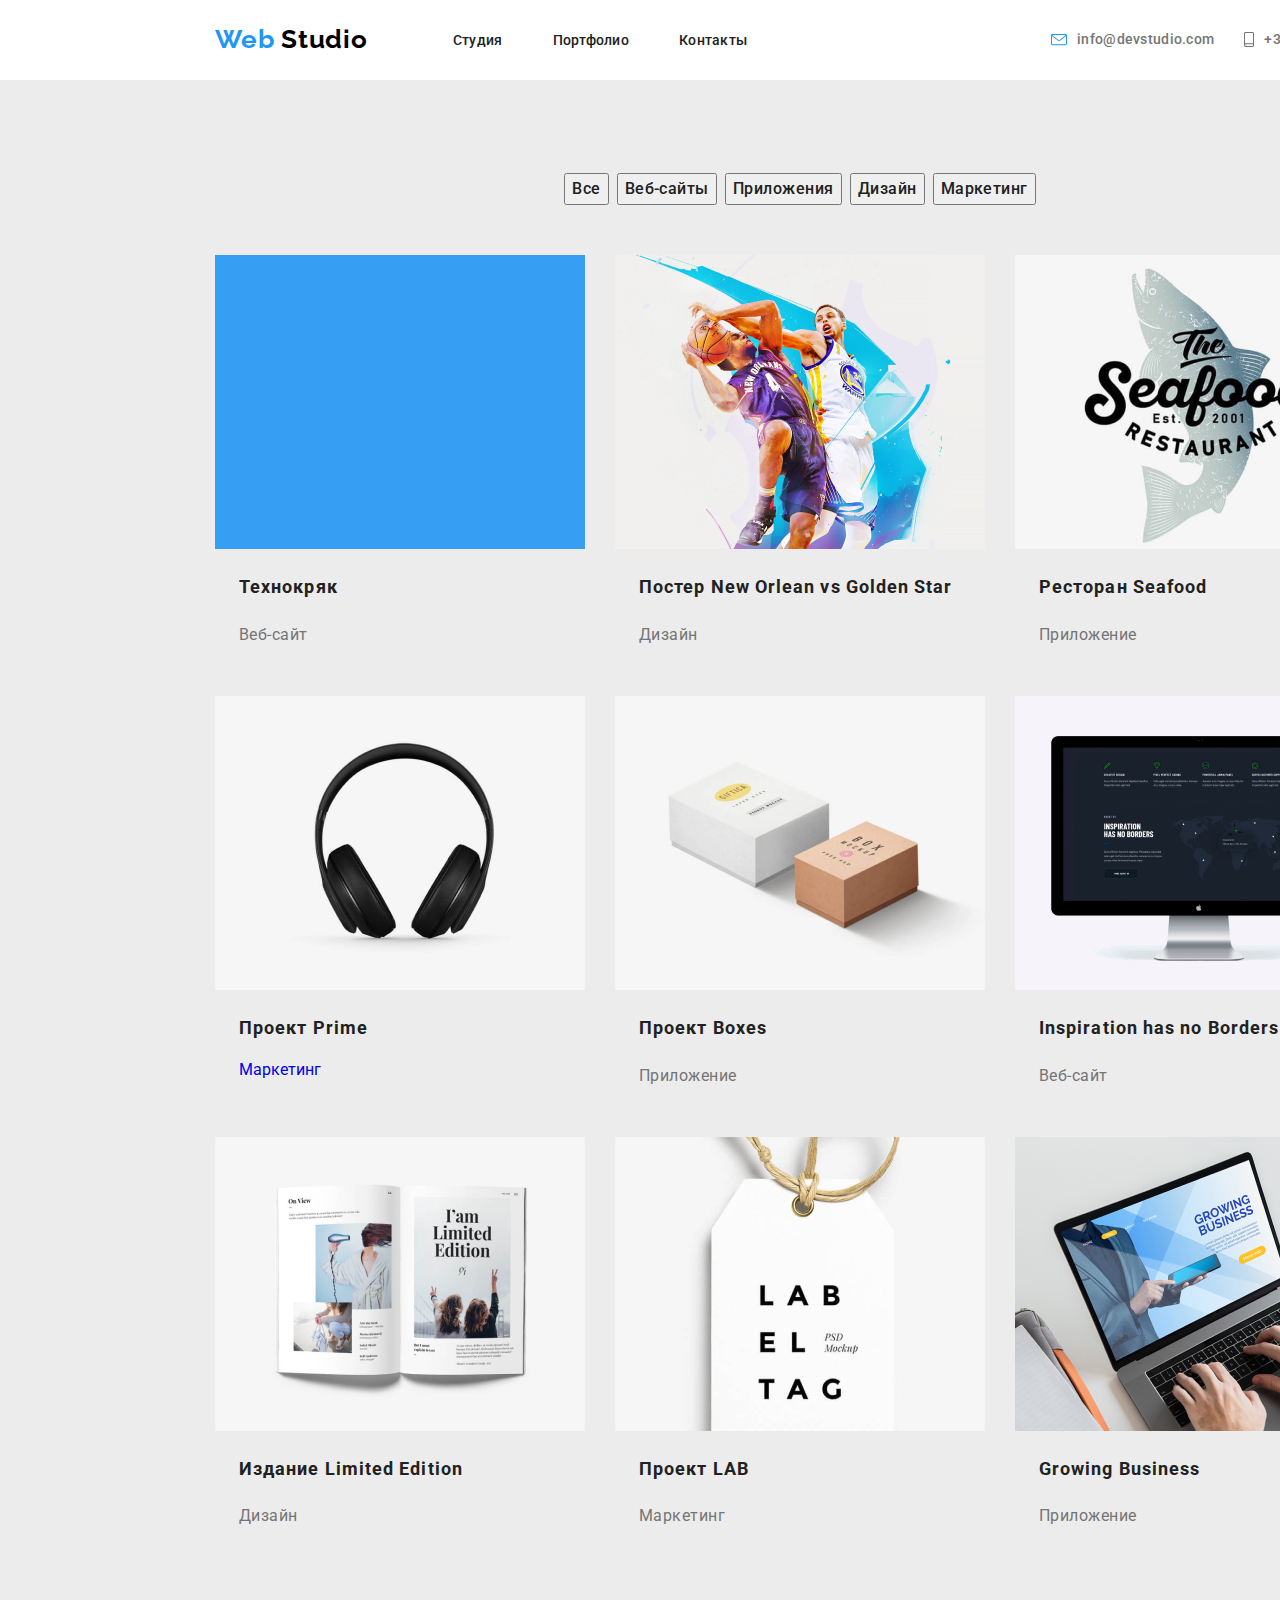
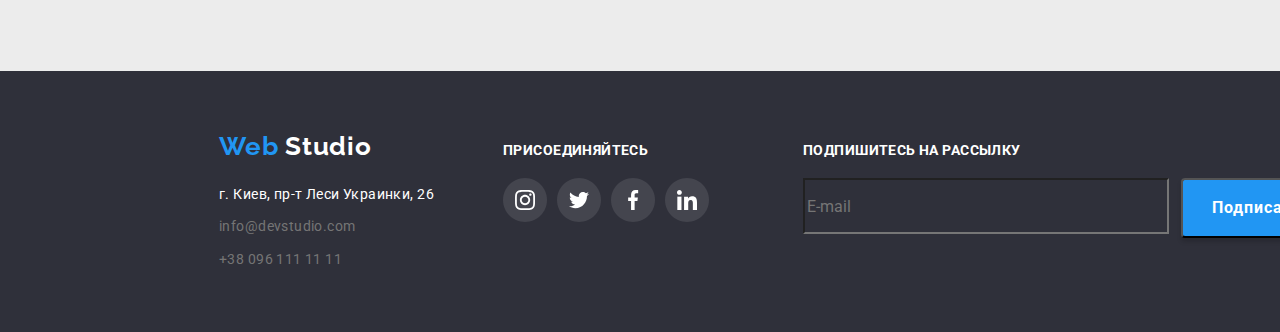
==== portfolio.html @ a8899229 "исправлена разметка отступов и добавлены контейнеры в heder, footer, портфолио" ====
<!DOCTYPE html>
<html lang="ru">
  <head>
    <meta charset="UTF-8" />
    <meta name="viewport" content="width=device-width, initial-scale=1.0" />
    <title>Portfolio</title>
    <link rel="stylesheet" href="./style.css">
    <link rel="stylesheet" href="./Normalize.css">
    <link href="https://fonts.googleapis.com/css2?family=Roboto:wght@400;500;700;900&display=swap" rel="stylesheet">
    <link href="https://fonts.googleapis.com/css2?family=Raleway:wght@700&display=swap" rel="stylesheet">
  </head>
  <body>
    <div class="wrapper">
    <!-- Оглавление --> 
      <header class="header">
        <div class="header-section">
          <nav class="navigation-address">
            <a class="logo-header link" href="./index.html"
            ><span class="word-blue">Web</span
            > <span class="word-black">Studio</span></a
            >
          <ul class="nav-menu">
            <li class="nav-menu-item">
              <a class="nav-menu-link link" href="./index.html">Студия</a>
            </li>
            <li class="nav-menu-item">
              <a class="nav-menu-link link" href="./portfolio.html">Портфолио</a>
            </li>
            <li class="nav-menu-item">
              <a class="nav-menu-link link" href="#">Контакты</a>
            </li>
          </ul>
        <address class="address-header">
          <img class="img-icon" src="./img/1hero/envelope(hover).svg" alt="конверт" />
          <a class="header-mail link" href="mailto:info@devstudio.com"
          >info@devstudio.com</a
          >
          <img class="img-icon" src="./img/1hero/smartphone.svg" alt="смартфон" />
          <a class="header-tel link" href="tel:+380961111111"
          >+38 096 111 11 11</a
          >
        </address>
        </nav>
      </div>
      </header>
    <!-- Главный блок -->
    <main class="main-portfolio">
      <nav class="filter">
        <ul class="filter-list list">
          <li class="filter-list-item">
            <button class="filter-list-button">Все</button>
          </li>
          <li class="filter-list-item">
            <button class="filter-list-button">Веб-сайты</button>
          </li>
          <li class="filter-list-item">
            <button class="filter-list-button">Приложения</button>
          </li>
          <li class="filter-list-item">
            <button class="filter-list-button">Дизайн</button>
          </li>
          <li class="filter-list-item">
            <button class="filter-list-button">Маркетинг</button>
          </li>
        </ul>
      </nav>
      <ul class="main-list-portfolio list section">
        <li class="list-item">
          <a class="item link" href="#">
          <img class="item-img" src="./img/Portfolio/01.png" alt="синий квадрат">
          <div class="main-list-item">
            <h2 class="main-list-header">Технокряк</h2>
            <p class="main-list-description">Веб-сайт</p>
            <p hidden class="tehnokrjak">
              Технокряк это современная площадка распространения коронавируса.
              Компании используют эту платформу для цифрового шпионажа и атак на
              защищённые сервера конкурентов.
            </p>
          </div>
          </a>
        </li>
        <li class="list-item">
          <a class="item link" href="#">
          <img class="item-img" src="./img/Portfolio/img1.png" alt="Постер Новый Орлеан и Золотая Звезда">
          <div class="main-list-item">
          <h2 class="main-list-header">Постер New Orlean vs Golden Star</h2>
          <p class="main-list-description">Дизайн</p>
        </div>
          </a>
        </li>
        <li class="list-item">
          <a class="item link" href="#">
          <img class="item-img" src="./img/Portfolio/img2.png" alt="Ресторан Морская еда">
          <div class="main-list-item">
          <h2 class="main-list-header">Ресторан Seafood</h2>
          <p class="main-list-description">Приложение</p>
          </div>
          </a>
        </li>
        <li class="list-item">
          <a class="item link" href="#">
          <img class="item-img" src="./img/Portfolio/img3.png" alt="Проэкт Прайм">
          <div class="main-list-item">
          <h2 class="main-list-header">Проект Prime</h2>
          <p>Маркетинг</p>
          </div>
         </a>
        </li>
        <li class="list-item">
          <a class="item link" href="#">
          <img class="item-img" src="./img/Portfolio/img4.png" alt="Проэкт Боксез">
          <div class="main-list-item">
          <h2 class="main-list-header">Проект Boxes</h2>
          <p class="main-list-description">Приложение</p>
          </div>
         </a>
        </li>
        <li class="list-item">
          <a class="item link" href="#">
          <img class="item-img" src="./img/Portfolio/img5.png" alt="Вдохновение не имеет границ">
          <div class="main-list-item">
          <h2 class="main-list-header">Inspiration has no Borders</h2>
          <p class="main-list-description">Веб-сайт</p>
          </div>
         </a>
        </li>
        <li class="list-item">
          <a class="item link" href="#">
          <img class="item-img" src="./img/Portfolio/img6.png" alt="Издание Лимитед Эдишн">
          <div class="main-list-item">
          <h2 class="main-list-header">Издание Limited Edition</h2>
          <p class="main-list-description">Дизайн</p>
          </div>
         </a>
        </li>
        <li class="list-item">
          <a class="item link" href="#">
          <img class="item-img" src="./img/Portfolio/img7.png" alt="Проэкт Лаб">
          <div class="main-list-item">
          <h2 class="main-list-header">Проект LAB</h2>
          <p class="main-list-description">Маркетинг</p>
          </div>
         </a>
        </li>
        <li class="list-item">
          <a class="item link" href="#">         
          <img class="item-img" src="./img/Portfolio/img8.png" alt="Растущий Бизнесс">
          <div class="main-list-item">
          <h2 class="main-list-header">Growing Business</h2>
          <p class="main-list-description">Приложение</p>
          </div>
         </a>
        </li>
      </ul>
    </main>
        <!-- Подвал -->
        <footer class="footer">
          <div class="footer-section">
          <div>
            <a class="logo-footer link" href="./index.html"
              ><span class="word-blue">Web</span
              > <span class="word-white">Studio</span></a
            >
            <address>
              <ul class="address-footer">
                <li><a
                  class="footer-map link"
                  href="https://goo.gl/maps/sK2XC8ctWBCpQ46D7"
                  >г. Киев, пр-т Леси Украинки, 26</a
                ></li>
                <li><a class="footer-mail link" href="mailto:info@devstudio.com"
                  >info@devstudio.com</a
                ></li>
                <li><a class="footer-tel link" href="tel:+380961111111"
                  >+38 096 111 11 11</a
                ></li>
              </ul>
            </address>
          </div>
          <div>
            <b class="join-in">присоединяйтесь</b>
            <ul class="social-networks">
              <li class="footer-social-networks">
                <a href="https://www.instagram.com/" aria-label="иконка интстаграм"
                  ><img
                    src="./img/4Our_team/logosocialresourses/instagramwhite.svg"
                    alt="иконка интстаграм"
                /></a>
              </li>
              <li class="footer-social-networks">
                <a href="https://twitter.com/" aria-label="иконка твитер"
                  ><img
                    src="./img/4Our_team/logosocialresourses/twitterwhite.svg"
                    alt="иконка твитер"
                /></a>
              </li>
              <li class="footer-social-networks">
                <a href="https://www.facebook.com/" aria-label="иконка фейсбук"
                  ><img
                    src="./img/4Our_team/logosocialresourses/facebookwhite.svg"
                    alt="иконка фейсбук"
                /></a>
              </li>
              <li class="footer-social-networks">
                <a href="https://www.linkedin.com/" aria-label="иконка линкедин"
                  ><img
                    src="./img/4Our_team/logosocialresourses/linkedinwhite.svg"
                    alt="иконка линкедин"
                /></a>
              </li>
            </ul>
          </div>
          <div>
            <b class="subscribe-text">Подпишитесь на рассылку</b>
            <ul  class="subscribe">
              <li><input class="inputtext" placeholder="E-mail" type="email"></li>
              <li><button class="modal-button-footer"><span class="marginrigth">Подписаться</span><img src="./img/icon.svg" alt="иконка конверта"></button></li>
            </ul>        
          </div>
        </div>
        </footer>
      </div>
  </body>
</html>
---- style.css ----
.wrapper {
    width: 1600px;
    background-color: #FFFFFF;
    font-family: 'Roboto', sans-serif;
    margin: 0 auto; 
}

.section {
    width: 1170px;
    margin: auto;
}

ul {
    list-style: none;
    padding: 0;
    margin: 0;
    display: flex;
    justify-content: center;  
}

h3,
p {
    margin-top: 0;
}

img {
    display: block;
}

/* Шапка */

.header-section {
    width: 1170px;
    margin: auto;
}

.logo-header {
    margin-right: 85px;
    padding: 24px 0px 25px 0px;
    font-family: Raleway;
    font-style: normal;
    font-weight: bold;
    font-size: 26px;
    line-height: 1.19;
    letter-spacing: 0.03em;
}

.word-blue {
    color: #2196F3;;
}

.word-black {
    color: #000000;
}

.navigation-address {
    display: flex;
    align-items: center;
}

.nav-menu {
    display: flex;
    margin-right: auto;
}

.nav-menu-item:not(:last-child) {
    margin-right: 50px;
}

.nav-menu-link {
    padding: 32px 0px 32px 0px; 
}

.address-header {
    display: flex;
    align-items: center;
    font-family: 'Roboto', sans-serif;
    font-style: normal;
}

.header-mail {
    margin-right: 30px;
    padding: 32px 0px 32px 0px;    
}

.header-tel {
    padding: 32px 0px 32px 0px;    
}

.img-icon:not(:last-child) {
    margin-right: 10px;
}

.nav-menu-link,
.header-mail,
.header-tel {
    font-weight: 500;
    font-size: 14px;
    line-height: 1.14;
    letter-spacing: 0.02em;
    color: #212121;
}

.nav-menu-link:hover,
.nav-menu-link:focus {
    color: #2196F3;
}

.link {
    text-decoration: none;
}

.header-mail,
.header-tel {
    color: #757575;
}

.header-mail:hover,
.header-mail:focus,
.header-tel:hover,
.header-tel:focus {

    color:#2196F3;
}

/* Главная  */

/* HERO секция */

.hero-section {
    padding: 200px 0px 200px 0px;
    text-align: center;
    /* временный фон */
    background-image: url(./img/1hero/img\ overlay.png);
}

.main-header {
    margin-top: 0;
    margin-bottom: 30px;
    font-weight: 900;
    font-size: 44px;
    line-height: 1.36;
    letter-spacing: 0.06em;
    text-transform: uppercase;
    color: #FFFFFF;
    }

.modal-button {
    padding: 10px 32px 10px 32px;
    font-weight: bold;
    font-size: 16px;
    line-height: 1.87;
    letter-spacing: 0.06em;
    color: #FFFFFF;
    background: #2196F3;
    box-shadow: 0px 4px 4px rgba(0, 0, 0, 0.15);
    border-radius: 4px;
}

/* Секции */

/* Cекция "Особенности" */

.section-features {
    justify-content: center;
    background-color: #ECECEC;
    padding: 94px 0px 47px 0px;
}

.items-features {
    width: 270px;
    margin-right: 30px;
}

.items-features:last-child {
    margin-right: 0px;
}

.features-list-img {
    margin-bottom: 30px;
}

.features-list-headers {
    margin-bottom: 10px;
    font-weight: bold;
    font-size: 14px;
    line-height: 1.14;
    letter-spacing: 0.03em;
    text-transform: uppercase;
    color: #212121;
}

.features-description {
    margin-bottom: 0;
}

/* Секция "Чем мы занимаемся" */

.section-work {
    background-color: #ECECEC;
    padding: 47px 0px 94px 0px;
}

.items-work:not(:last-child) {
    margin-right: 30px;
}


/* Секция "Наша команда" */

.section-our-team {
    padding: 94px 0px;
    background-color: rgba(245, 244, 250, 1);
}

.items-our{
    background-color: rgba(255, 255, 255, 1);
    box-shadow: 0px 2px 1px rgba(0, 0, 0, 0.2), 0px 1px 1px rgba(0, 0, 0, 0.14), 0px 1px 3px rgba(0, 0, 0, 0.12);
    border-radius: 0px 0px 4px 4px;
}

.items-our:not(:last-child) {
    margin-right: 30px;
}

.img-team-member {
    margin-bottom: 30px;
}

.team-member {
    display: flex;
    justify-content: center;
    margin-bottom: 24px;
}

.name {
    text-align: center;
    font-weight: 500;
    font-size: 16px;
    line-height: 1.18;
    letter-spacing: 0.03em;
    color: #212121;
}

.occupation-description {
    text-align: center;
    font-weight: normal;
    font-size: 16px;
    line-height: 1.18;
    letter-spacing: 0.03em;
    color: #757575;
}

/* Постоянные клиенты */

.sections-customers {
    padding: 94px 0px;
}

.items-customer:not(:last-child) {
    margin-right: 30px;    
}


/* Для шрифтов в "Особености" и footer mail и tel */
.features-description,
.footer-mail,
.footer-tel {
    font-weight: normal;
    font-size: 14px;
    line-height: 1.71;
    letter-spacing: 0.03em;
    color: #757575;
}

/* Для шрифтов h2 */

.chapter {
    text-align: center;
    margin-top: 0;
    margin-bottom: 50px;
    font-weight: bold;
    font-size: 36px;
    line-height: 1.16;
    letter-spacing: 0.03em;
    color: #212121;
}

/* Для текста в "Чем мы занимаемся" */
.work-description {
    margin: 0;
    padding: 27px 0px;
    text-align: center;
    font-weight: bold;
    font-size: 14px;
    line-height: 1.14;
    letter-spacing: 0.03em;
    text-transform: uppercase;
    /* color: #FFFFFF; */
}

/* Подвал */

.footer {

    padding: 60px 0px;
    background-color: #2F303A;
}

.footer-section {
    display: flex;
    align-items: baseline;
    justify-content: center;
    width: 1170px;
    margin: auto;
}

.logo-footer {
    display: block;
    margin-bottom: 20px;
    font-family: Raleway;
    font-style: normal;
    font-weight: bold;
    font-size: 26px;
    line-height: 1.19;
    letter-spacing: 0.03em;
}

.address-footer {
    display: block;
    margin-right: 69px;
    font-family: 'Roboto', sans-serif;
    font-style: normal;
}

.footer-map,
.footer-mail {
    display: block;
    margin-bottom: 9px;
}

.footer-map {
    font-weight: normal;
    font-size: 14px;
    line-height: 24px;
    letter-spacing: 0.03em;
    color: #FFFFFF;
}

.word-white {
    color: #FFFFFF;
}

.join-in {
    display: block;
    margin-bottom: 20px;
    font-weight: bold;
    font-size: 14px;
    line-height: 16px;
    letter-spacing: 0.03em;
    text-transform: uppercase;
    color: #FFFFFF;
}

.social-networks {
    display: flex;
    margin-right: 94px;
}

.footer-social-networks:not(:last-child) {
    margin-right: 10px;
}

/* временный блок, заготовка*/
.subscribe {
    display: flex;
}

.subscribe-text {
    display: block;
    margin-bottom: 20px;
    font-family: Roboto;
    font-style: normal;
    font-weight: bold;
    font-size: 14px;
    line-height: 16px;
    letter-spacing: 0.03em;
    text-transform: uppercase;
    color: #FFFFFF;
}

.inputtext {
    width: 358px;
    height: 50px;
    margin-right: 12px;
    background-color: #2F303A;;
}

.modal-button-footer {
    display: inline-flex;
    width: 200px;
    padding: 13px 13px 13px 29px;
    font-weight: bold;
    font-size: 16px;
    line-height: 1.87;
    letter-spacing: 0.06em;
    color: #FFFFFF;
    background: #2196F3;
    box-shadow: 0px 4px 4px rgba(0, 0, 0, 0.15);
    border-radius: 4px;
}

.marginrigth {
    margin-right: 10px;
}

/* Портфолио */

/* Кнопки фильтра портфолио */

.filter {
    margin-bottom: 50px;
}

.filter-list-item:not(:last-child) {
    margin-right: 8px;
}

.filter-list-button {
    font-weight: 500;
    font-size: 16px;
    line-height: 1.62;
    letter-spacing: 0.03em;
    color: #212121;
}

.filter-list-button:hover,
.filter-list-button:focus {
    background-color: #2196F3;
    color: #FFFFFF;
}

.portfolio-container {
    margin: auto;
}

.main-portfolio {
    background-color: #ECECEC;
    padding: 93px 0px 94px 0px;
}

.main-list-portfolio {
    flex-wrap: wrap;
}

.list-item {
    margin-right: 30px;
    margin-bottom: 30px;
}

.list-item:nth-child(3n) {
    margin-right: 0;
}

.main-list-item {
    padding-left: 24px;
}

.main-list-header {
    font-weight: bold;
    font-size: 18px;
    line-height: 2.00;
    letter-spacing: 0.06em;
    color: #212121;
}

.main-list-description {
    font-weight: normal;
    font-size: 16px;
    line-height: 1.87;
    letter-spacing: 0.03em;
    color: rgba(117, 117, 117, 1);
}

.item-img {
    margin-bottom: 20px;
}
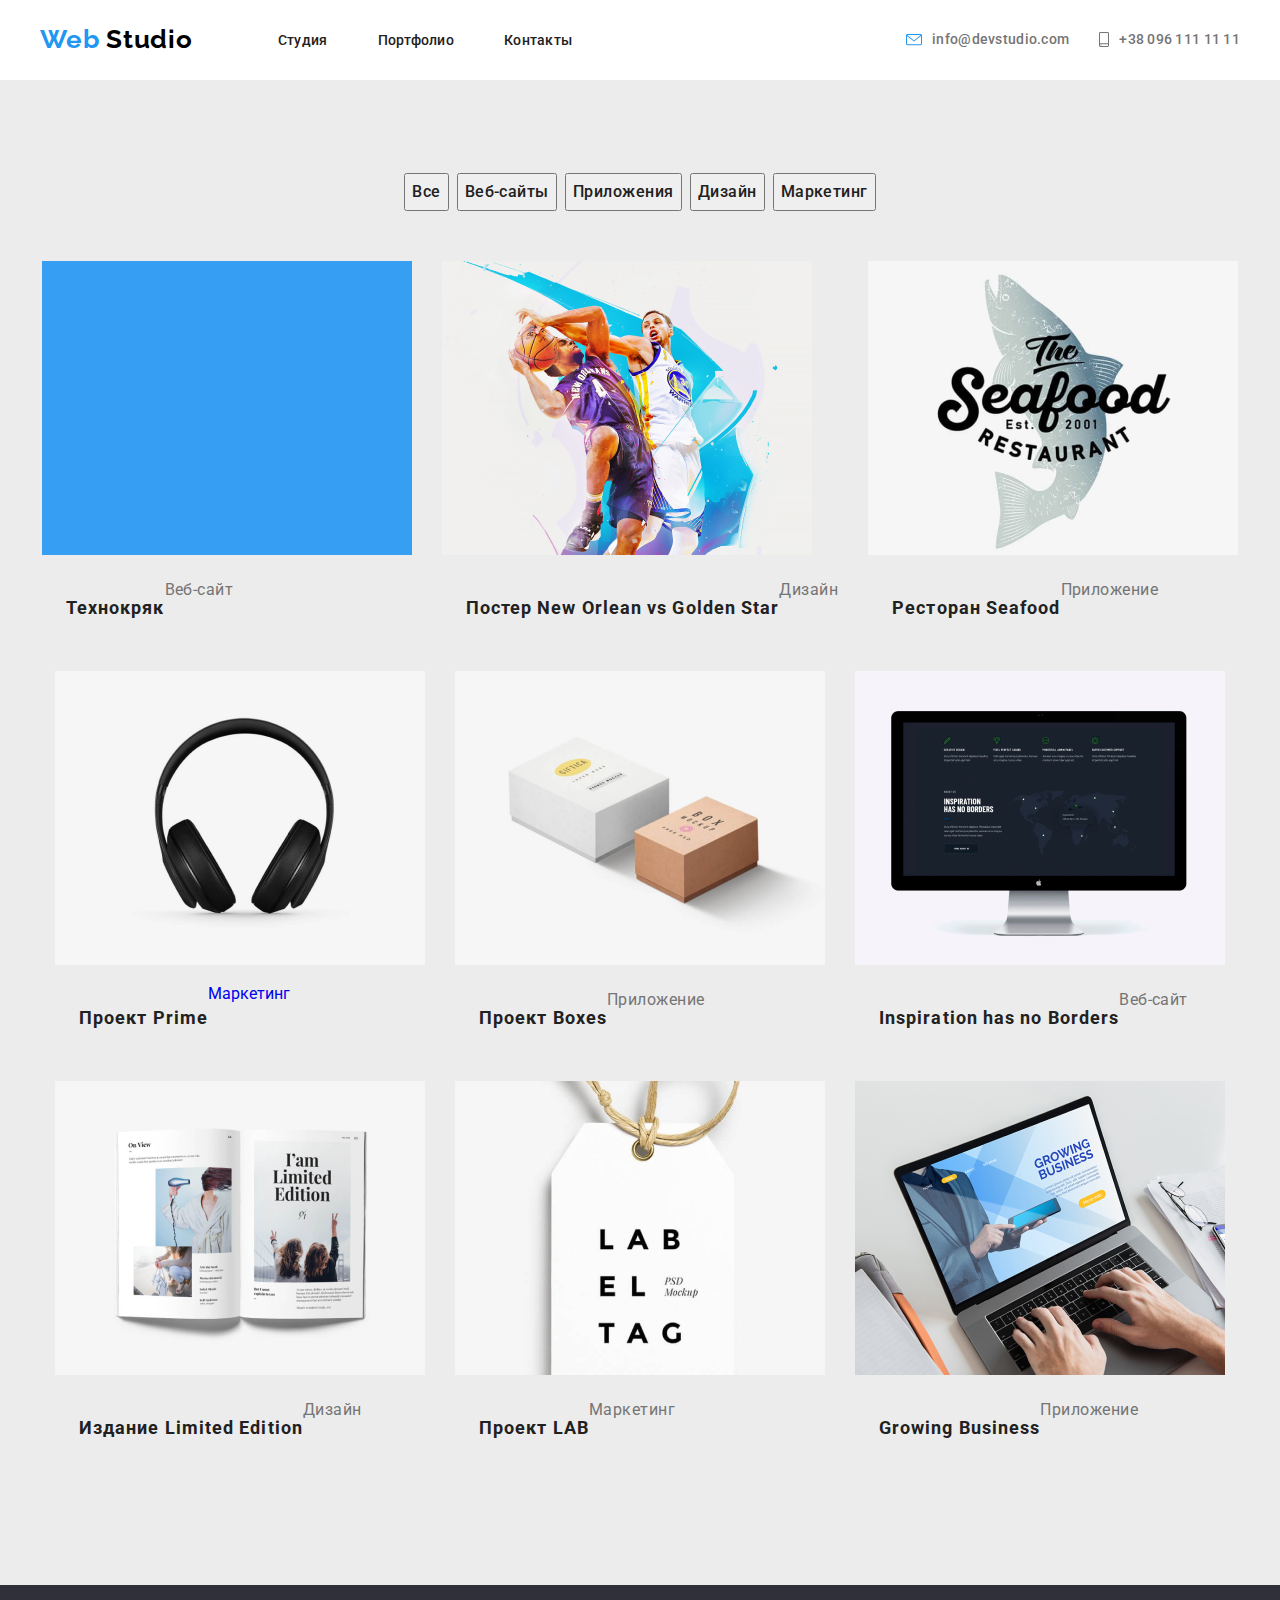
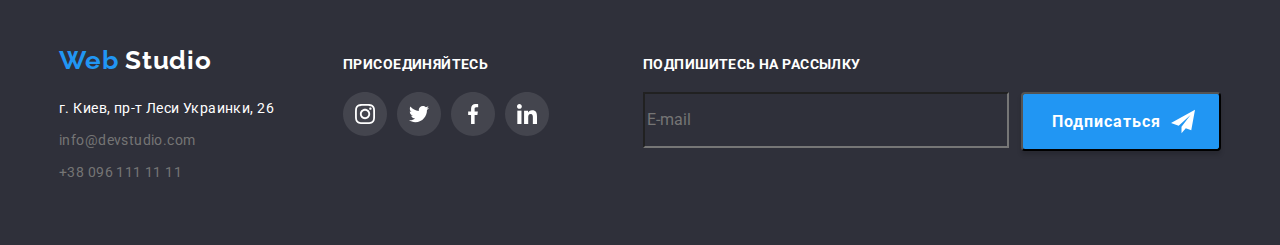
==== commit 24552752: "изменено: для wrapper - width на  max-width/ высота кнопки портфолио на 38пкс/  padding(l,r) контейн" ====
--- a/portfolio.html
+++ b/portfolio.html
@@ -45,6 +45,7 @@
       </header>
     <!-- Главный блок -->
     <main class="main-portfolio">
+      <div class="section">
       <nav class="filter">
         <ul class="filter-list list">
           <li class="filter-list-item">
@@ -64,7 +65,7 @@
           </li>
         </ul>
       </nav>
-      <ul class="main-list-portfolio list section">
+      <ul class="main-list-portfolio list">
         <li class="list-item">
           <a class="item link" href="#">
           <img class="item-img" src="./img/Portfolio/01.png" alt="синий квадрат">
@@ -152,6 +153,7 @@
          </a>
         </li>
       </ul>
+    </div>
     </main>
         <!-- Подвал -->
         <footer class="footer">
--- a/style.css
+++ b/style.css
@@ -1,14 +1,17 @@
 
 .wrapper {
-    width: 1600px;
+    max-width: 1600px;
     background-color: #FFFFFF;
     font-family: 'Roboto', sans-serif;
     margin: 0 auto; 
 }
 
 .section {
-    width: 1170px;
-    margin: auto;
+    width: 1200px;
+    padding-left: 15px;
+    padding-right: 15px;
+    margin-left: auto;
+    margin-right: auto;
 }
 
 ul {
@@ -31,8 +34,11 @@
 /* Шапка */
 
 .header-section {
-    width: 1170px;
-    margin: auto;
+    width: 1200px;
+    padding-left: 15px;
+    padding-right: 15px;
+    margin-left: auto;
+    margin-right: auto;
 }
 
 .logo-header {
@@ -312,8 +318,9 @@
     display: flex;
     align-items: baseline;
     justify-content: center;
-    width: 1170px;
-    margin: auto;
+    width: 1200px;
+    margin-right: auto;
+    margin-left: auto;
 }
 
 .logo-footer {
@@ -428,6 +435,7 @@
 }
 
 .filter-list-button {
+    height: 38px;
     font-weight: 500;
     font-size: 16px;
     line-height: 1.62;
@@ -464,6 +472,7 @@
 }
 
 .main-list-item {
+    display: flex;
     padding-left: 24px;
 }
 
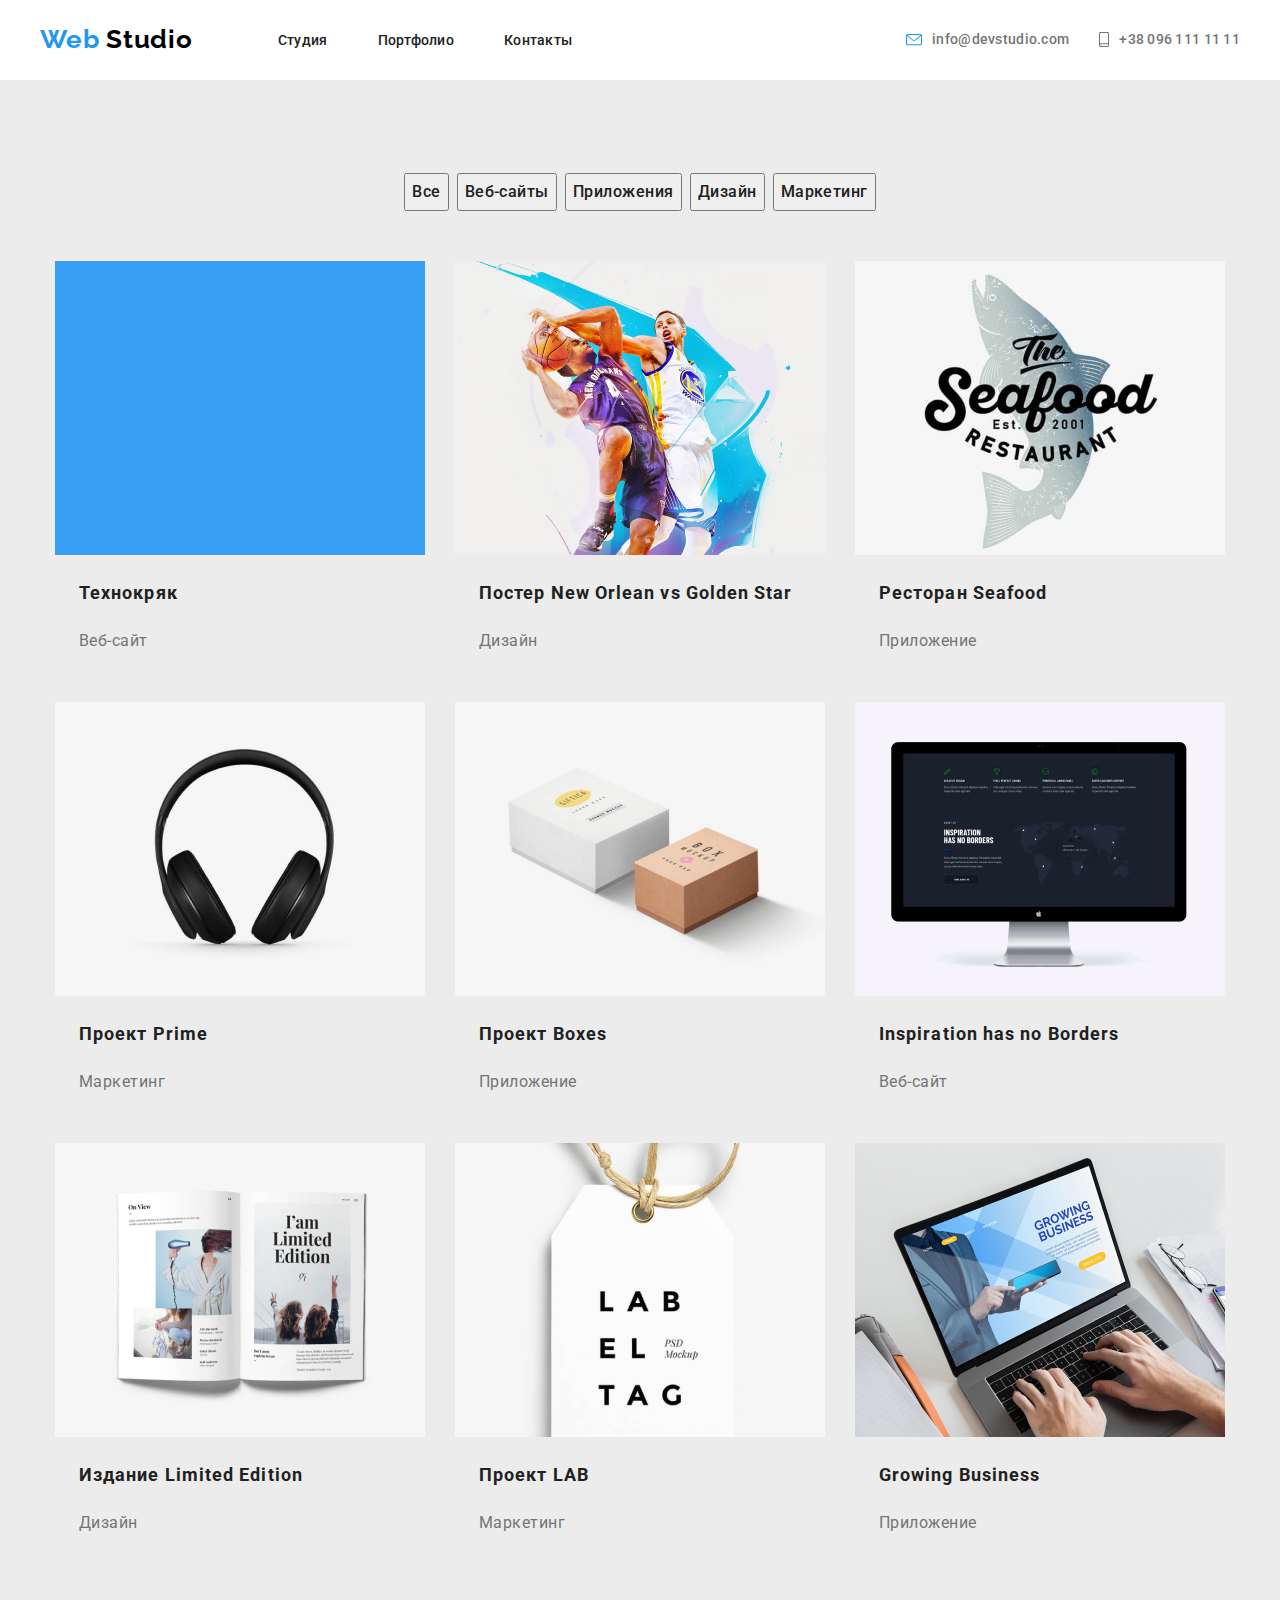
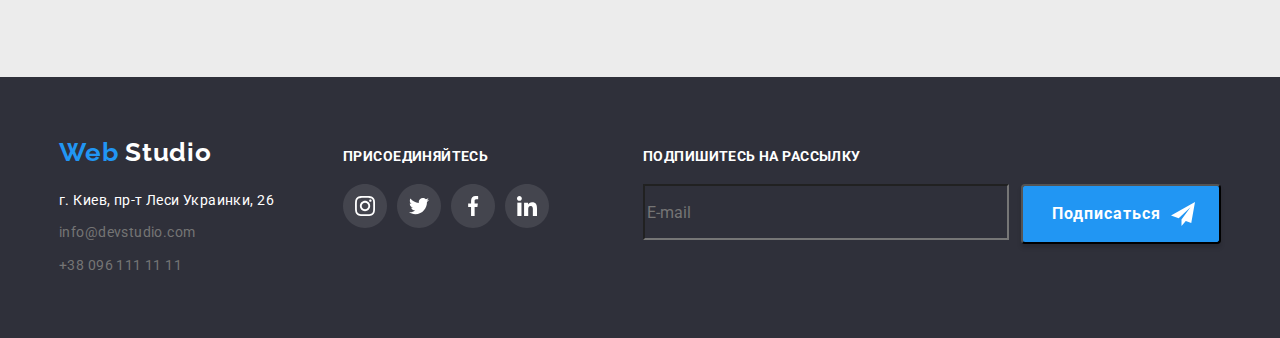
==== commit a91194bc: "исправлено - в портфолио цвет текста по макету и позиционирование текста" ====
--- a/portfolio.html
+++ b/portfolio.html
@@ -103,7 +103,7 @@
           <img class="item-img" src="./img/Portfolio/img3.png" alt="Проэкт Прайм">
           <div class="main-list-item">
           <h2 class="main-list-header">Проект Prime</h2>
-          <p>Маркетинг</p>
+          <p class="main-list-description">Маркетинг</p>
           </div>
          </a>
         </li>
--- a/style.css
+++ b/style.css
@@ -472,7 +472,6 @@
 }
 
 .main-list-item {
-    display: flex;
     padding-left: 24px;
 }
 
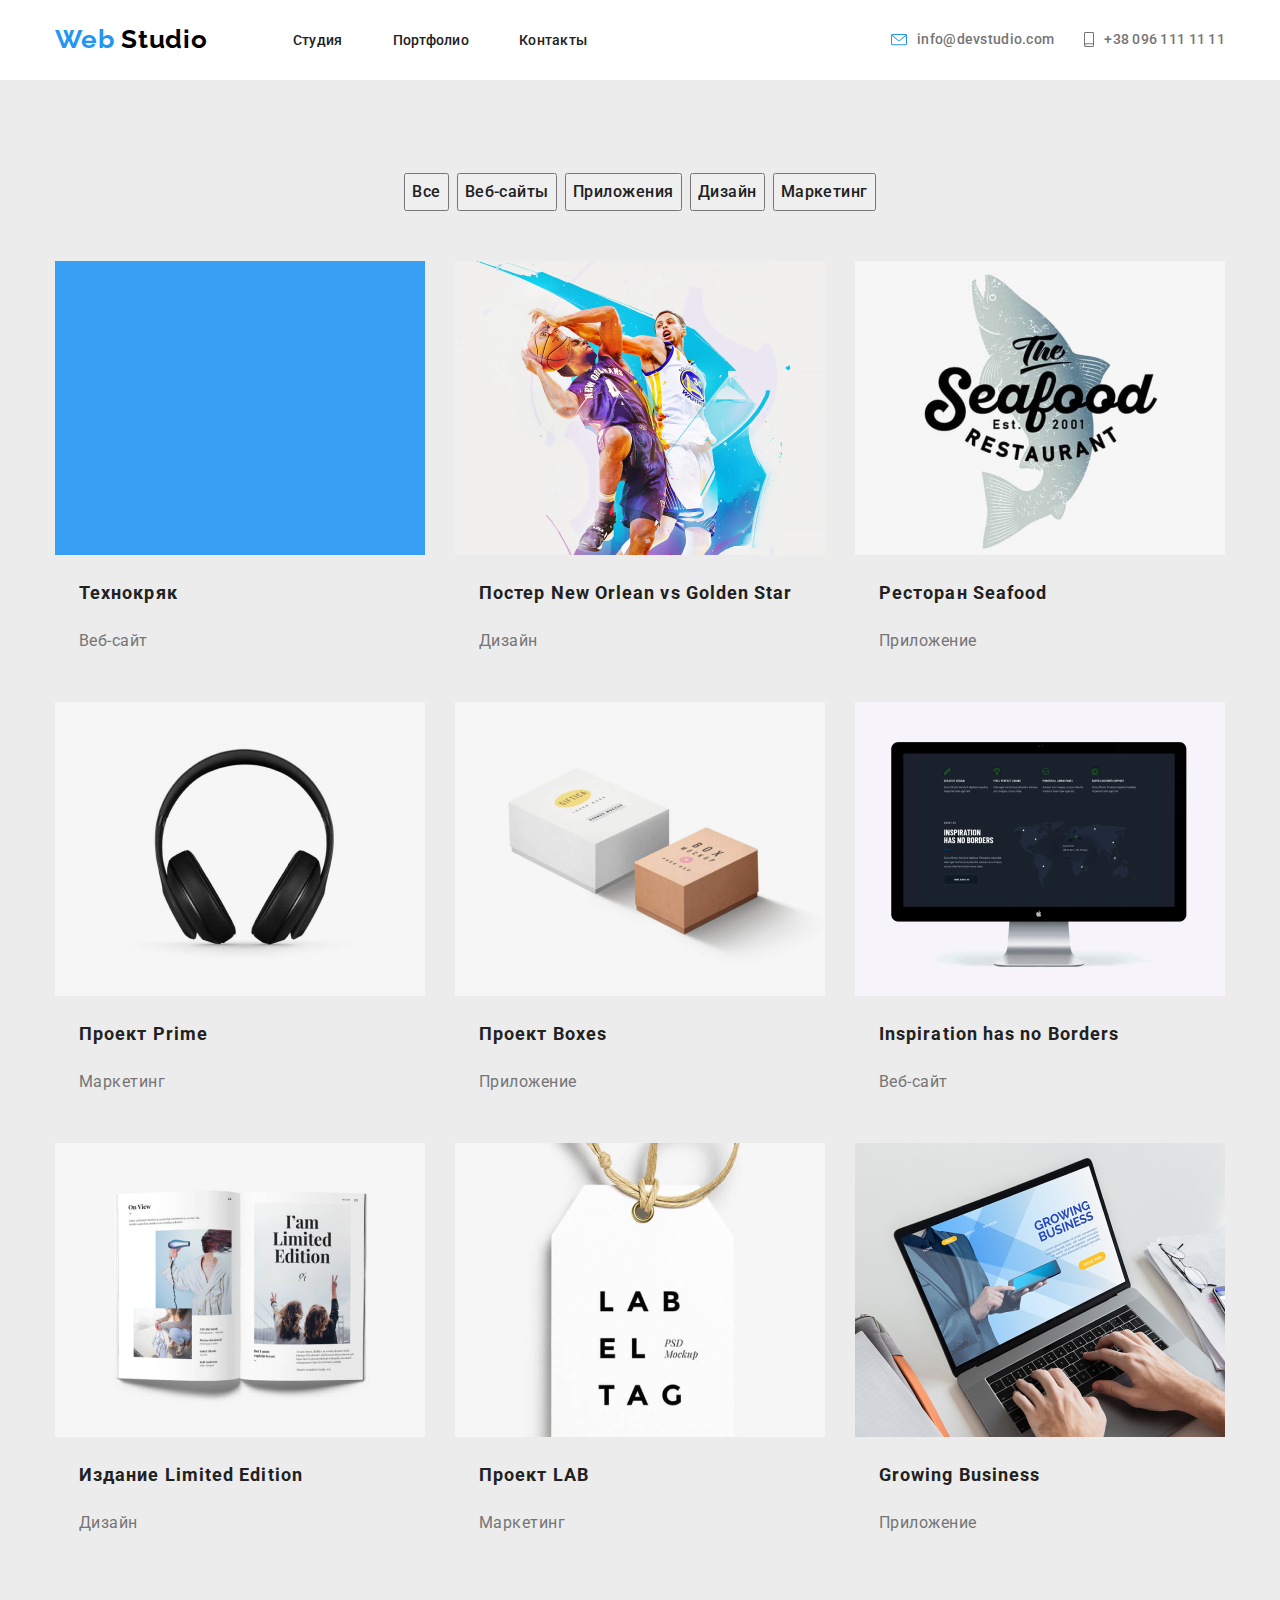
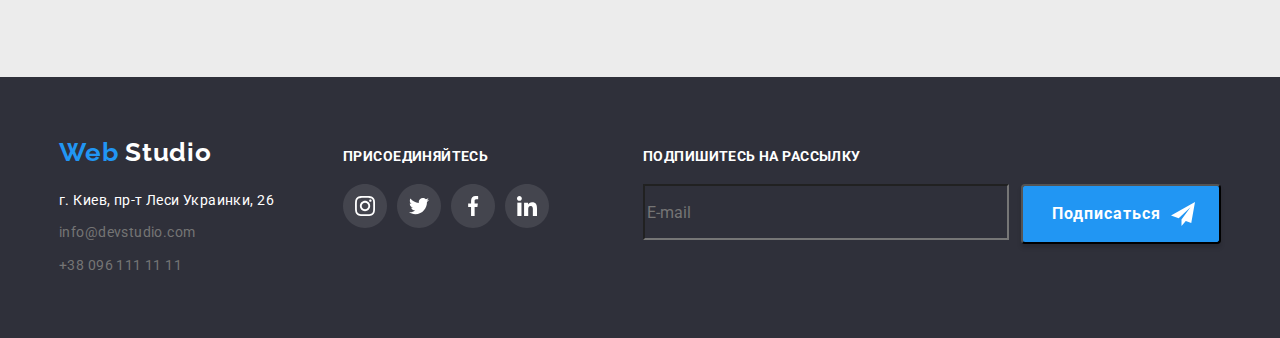
==== commit 8cbdb775: "добавлены паддинги п о15 пкс лево-право в navigation-address, для соответствия с макетом" ====
--- a/portfolio.html
+++ b/portfolio.html
@@ -45,7 +45,7 @@
       </header>
     <!-- Главный блок -->
     <main class="main-portfolio">
-      <div class="section">
+      <div class="main-section">
       <nav class="filter">
         <ul class="filter-list list">
           <li class="filter-list-item">
--- a/style.css
+++ b/style.css
@@ -19,7 +19,7 @@
     padding: 0;
     margin: 0;
     display: flex;
-    justify-content: center;  
+    justify-content: center;
 }
 
 h3,
@@ -63,11 +63,14 @@
 .navigation-address {
     display: flex;
     align-items: center;
+    padding-left: 15px;
+    padding-right: 15px;
 }
 
 .nav-menu {
     display: flex;
     margin-right: auto;
+    justify-content: center;
 }
 
 .nav-menu-item:not(:last-child) {
@@ -319,6 +322,8 @@
     align-items: baseline;
     justify-content: center;
     width: 1200px;
+    padding-left: 15px;
+    padding-right: 15px;
     margin-right: auto;
     margin-left: auto;
 }
@@ -458,6 +463,14 @@
     padding: 93px 0px 94px 0px;
 }
 
+.main-section {
+    width: 1200px;
+    padding-left: 15px;
+    padding-right: 15px;
+    margin-left: auto;
+    margin-right: auto;
+}
+
 .main-list-portfolio {
     flex-wrap: wrap;
 }
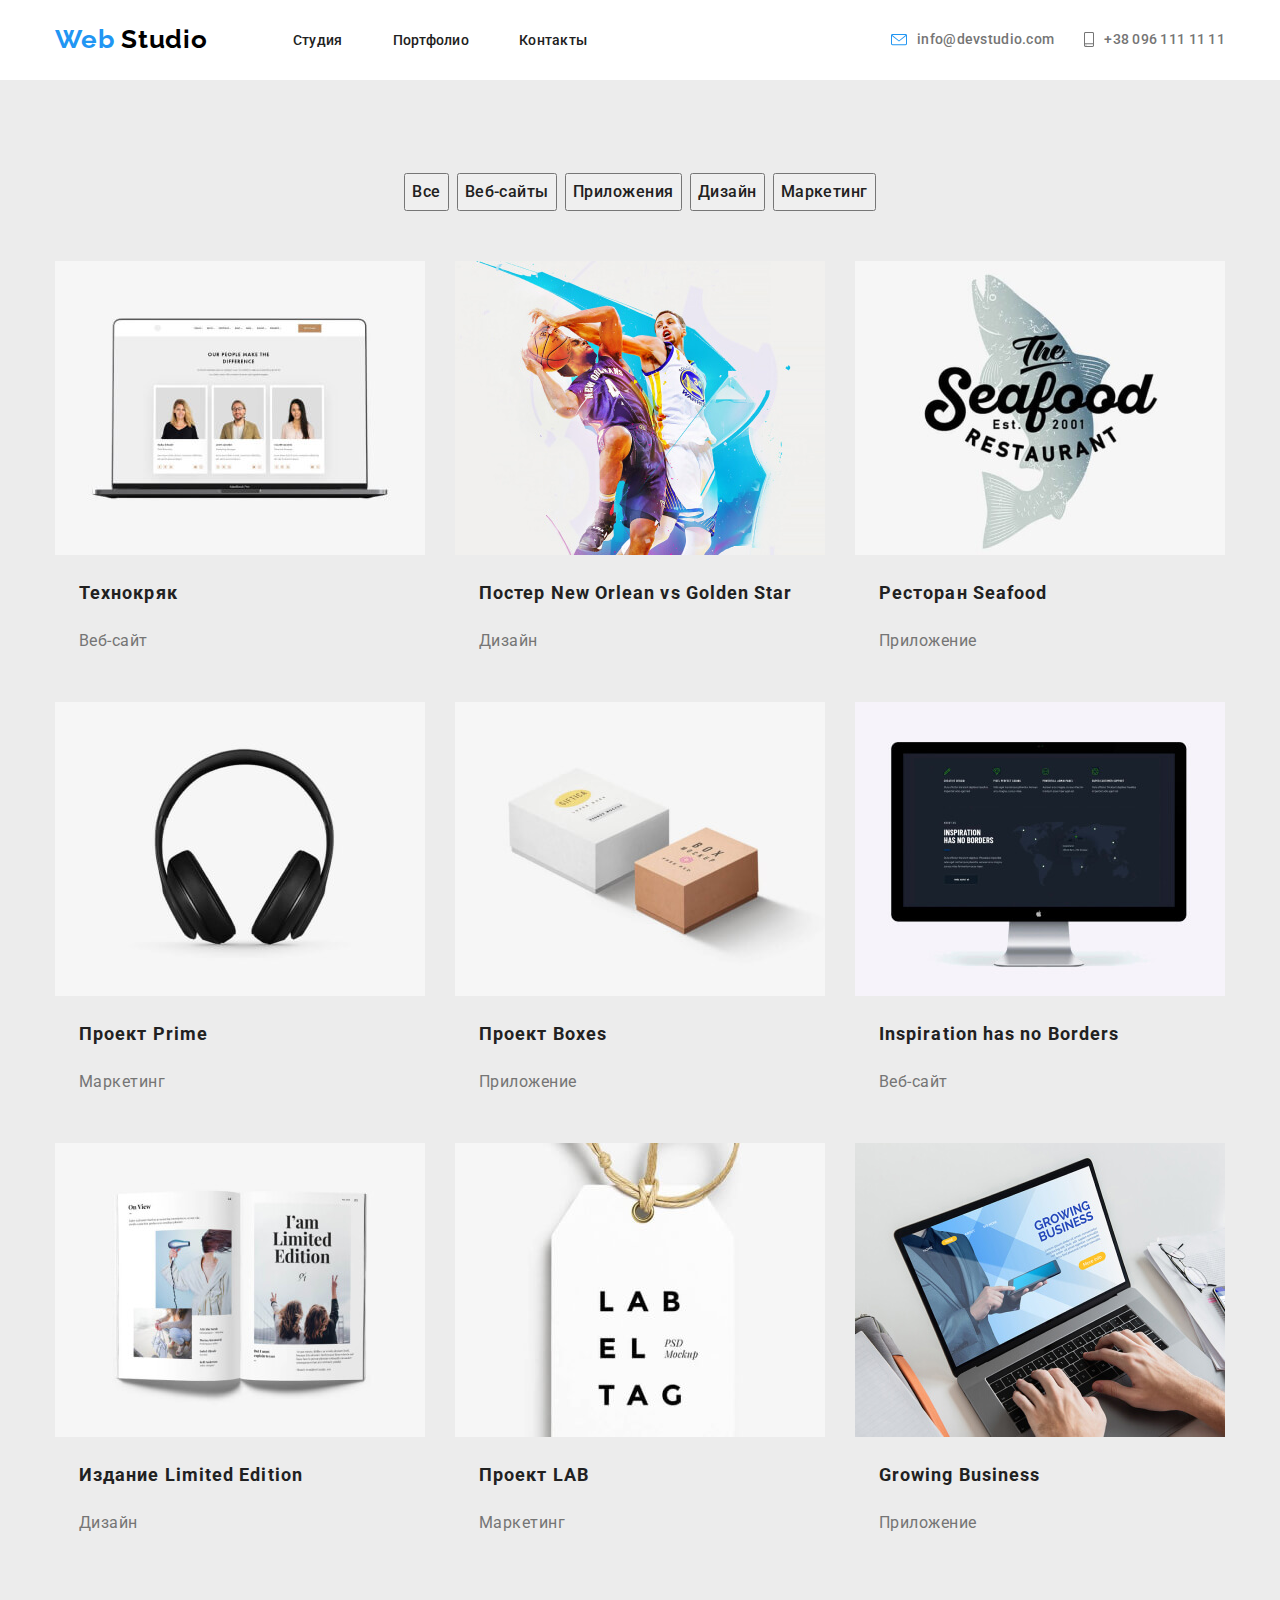
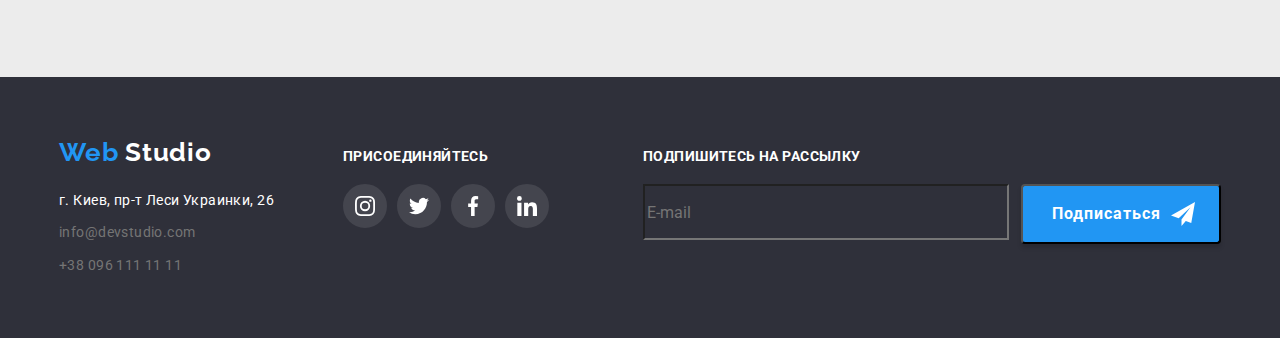
==== commit 491e9623: "..." ====
--- a/portfolio.html
+++ b/portfolio.html
@@ -68,7 +68,7 @@
       <ul class="main-list-portfolio list">
         <li class="list-item">
           <a class="item link" href="#">
-          <img class="item-img" src="./img/Portfolio/01.png" alt="синий квадрат">
+          <img class="item-img" src="./img/Portfolio/./1i.jpg" alt="синий квадрат">
           <div class="main-list-item">
             <h2 class="main-list-header">Технокряк</h2>
             <p class="main-list-description">Веб-сайт</p>
@@ -82,7 +82,7 @@
         </li>
         <li class="list-item">
           <a class="item link" href="#">
-          <img class="item-img" src="./img/Portfolio/img1.png" alt="Постер Новый Орлеан и Золотая Звезда">
+          <img class="item-img" src="./img/Portfolio/./2i.jpg" alt="Постер Новый Орлеан и Золотая Звезда">
           <div class="main-list-item">
           <h2 class="main-list-header">Постер New Orlean vs Golden Star</h2>
           <p class="main-list-description">Дизайн</p>
@@ -91,7 +91,7 @@
         </li>
         <li class="list-item">
           <a class="item link" href="#">
-          <img class="item-img" src="./img/Portfolio/img2.png" alt="Ресторан Морская еда">
+          <img class="item-img" src="./img/Portfolio/./3i.jpg" alt="Ресторан Морская еда">
           <div class="main-list-item">
           <h2 class="main-list-header">Ресторан Seafood</h2>
           <p class="main-list-description">Приложение</p>
@@ -100,7 +100,7 @@
         </li>
         <li class="list-item">
           <a class="item link" href="#">
-          <img class="item-img" src="./img/Portfolio/img3.png" alt="Проэкт Прайм">
+          <img class="item-img" src="./img/Portfolio/./4i.jpg" alt="Проэкт Прайм">
           <div class="main-list-item">
           <h2 class="main-list-header">Проект Prime</h2>
           <p class="main-list-description">Маркетинг</p>
@@ -109,7 +109,7 @@
         </li>
         <li class="list-item">
           <a class="item link" href="#">
-          <img class="item-img" src="./img/Portfolio/img4.png" alt="Проэкт Боксез">
+          <img class="item-img" src="./img/Portfolio/./5i.jpg" alt="Проэкт Боксез">
           <div class="main-list-item">
           <h2 class="main-list-header">Проект Boxes</h2>
           <p class="main-list-description">Приложение</p>
@@ -118,7 +118,7 @@
         </li>
         <li class="list-item">
           <a class="item link" href="#">
-          <img class="item-img" src="./img/Portfolio/img5.png" alt="Вдохновение не имеет границ">
+          <img class="item-img" src="./img/Portfolio/./6i.jpg" alt="Вдохновение не имеет границ">
           <div class="main-list-item">
           <h2 class="main-list-header">Inspiration has no Borders</h2>
           <p class="main-list-description">Веб-сайт</p>
@@ -127,7 +127,7 @@
         </li>
         <li class="list-item">
           <a class="item link" href="#">
-          <img class="item-img" src="./img/Portfolio/img6.png" alt="Издание Лимитед Эдишн">
+          <img class="item-img" src="./img/Portfolio/./7i.jpg" alt="Издание Лимитед Эдишн">
           <div class="main-list-item">
           <h2 class="main-list-header">Издание Limited Edition</h2>
           <p class="main-list-description">Дизайн</p>
@@ -136,7 +136,7 @@
         </li>
         <li class="list-item">
           <a class="item link" href="#">
-          <img class="item-img" src="./img/Portfolio/img7.png" alt="Проэкт Лаб">
+          <img class="item-img" src="./img/Portfolio/./8i.jpg" alt="Проэкт Лаб">
           <div class="main-list-item">
           <h2 class="main-list-header">Проект LAB</h2>
           <p class="main-list-description">Маркетинг</p>
@@ -145,7 +145,7 @@
         </li>
         <li class="list-item">
           <a class="item link" href="#">         
-          <img class="item-img" src="./img/Portfolio/img8.png" alt="Растущий Бизнесс">
+          <img class="item-img" src="./img/Portfolio/./9i.jpg" alt="Растущий Бизнесс">
           <div class="main-list-item">
           <h2 class="main-list-header">Growing Business</h2>
           <p class="main-list-description">Приложение</p>
--- a/style.css
+++ b/style.css
@@ -71,6 +71,12 @@
     display: flex;
     margin-right: auto;
     justify-content: center;
+    position: relative;
+}
+
+
+.nav-menu-item {
+    position: relative;
 }
 
 .nav-menu-item:not(:last-child) {
@@ -78,7 +84,20 @@
 }
 
 .nav-menu-link {
-    padding: 32px 0px 32px 0px; 
+    padding: 32px 0px 32px 0px;    
+}
+
+.nav-menu-link:hover::after {
+    position: absolute;
+    display: block;
+    background: #2196F3;    
+    width: 100%;
+    height: 4px;
+    content: "";
+    margin-left: auto;
+    margin-right: auto;
+    border-radius: 2px;
+    margin-top: 28px;
 }
 
 .address-header {
@@ -95,6 +114,10 @@
 
 .header-tel {
     padding: 32px 0px 32px 0px;    
+}
+
+.img-icon:hover {
+    fill: #2196F3;
 }
 
 .img-icon:not(:last-child) {
@@ -129,7 +152,6 @@
 .header-mail:focus,
 .header-tel:hover,
 .header-tel:focus {
-
     color:#2196F3;
 }
 
@@ -138,10 +160,18 @@
 /* HERO секция */
 
 .hero-section {
+    max-width: 1600px;
     padding: 200px 0px 200px 0px;
     text-align: center;
-    /* временный фон */
-    background-image: url(./img/1hero/img\ overlay.png);
+    margin-left: auto;
+    margin-right: auto;
+    block-size: cover;
+    background-image: linear-gradient(
+        to right,
+        rgba(47, 48, 58, 0.8),
+        rgba(47, 48, 58, 0.8)
+        ),
+    url("./img/1hero/Headerimg.jpg");
 }
 
 .main-header {
@@ -157,10 +187,12 @@
 
 .modal-button {
     padding: 10px 32px 10px 32px;
+    font-family: 'Roboto', sans-serif;
     font-weight: bold;
     font-size: 16px;
-    line-height: 1.87;
+    line-height: 30px;
     letter-spacing: 0.06em;
+    text-align: center;
     color: #FFFFFF;
     background: #2196F3;
     box-shadow: 0px 4px 4px rgba(0, 0, 0, 0.15);
@@ -178,7 +210,7 @@
 }
 
 .items-features {
-    width: 270px;
+    max-width: 270px;
     margin-right: 30px;
 }
 
@@ -188,6 +220,22 @@
 
 .features-list-img {
     margin-bottom: 30px;
+}
+
+.features-img-background {
+    margin-bottom: 30px;
+    background-color: #F5F4FA;
+    position: relative;
+    width: 270px;
+    height: 120px;
+}
+
+.features-img {
+    position: absolute;
+    top: 50%;
+    left: 50%;
+    transform: translate(-50%,-50%);
+    display: inline-block;
 }
 
 .features-list-headers {
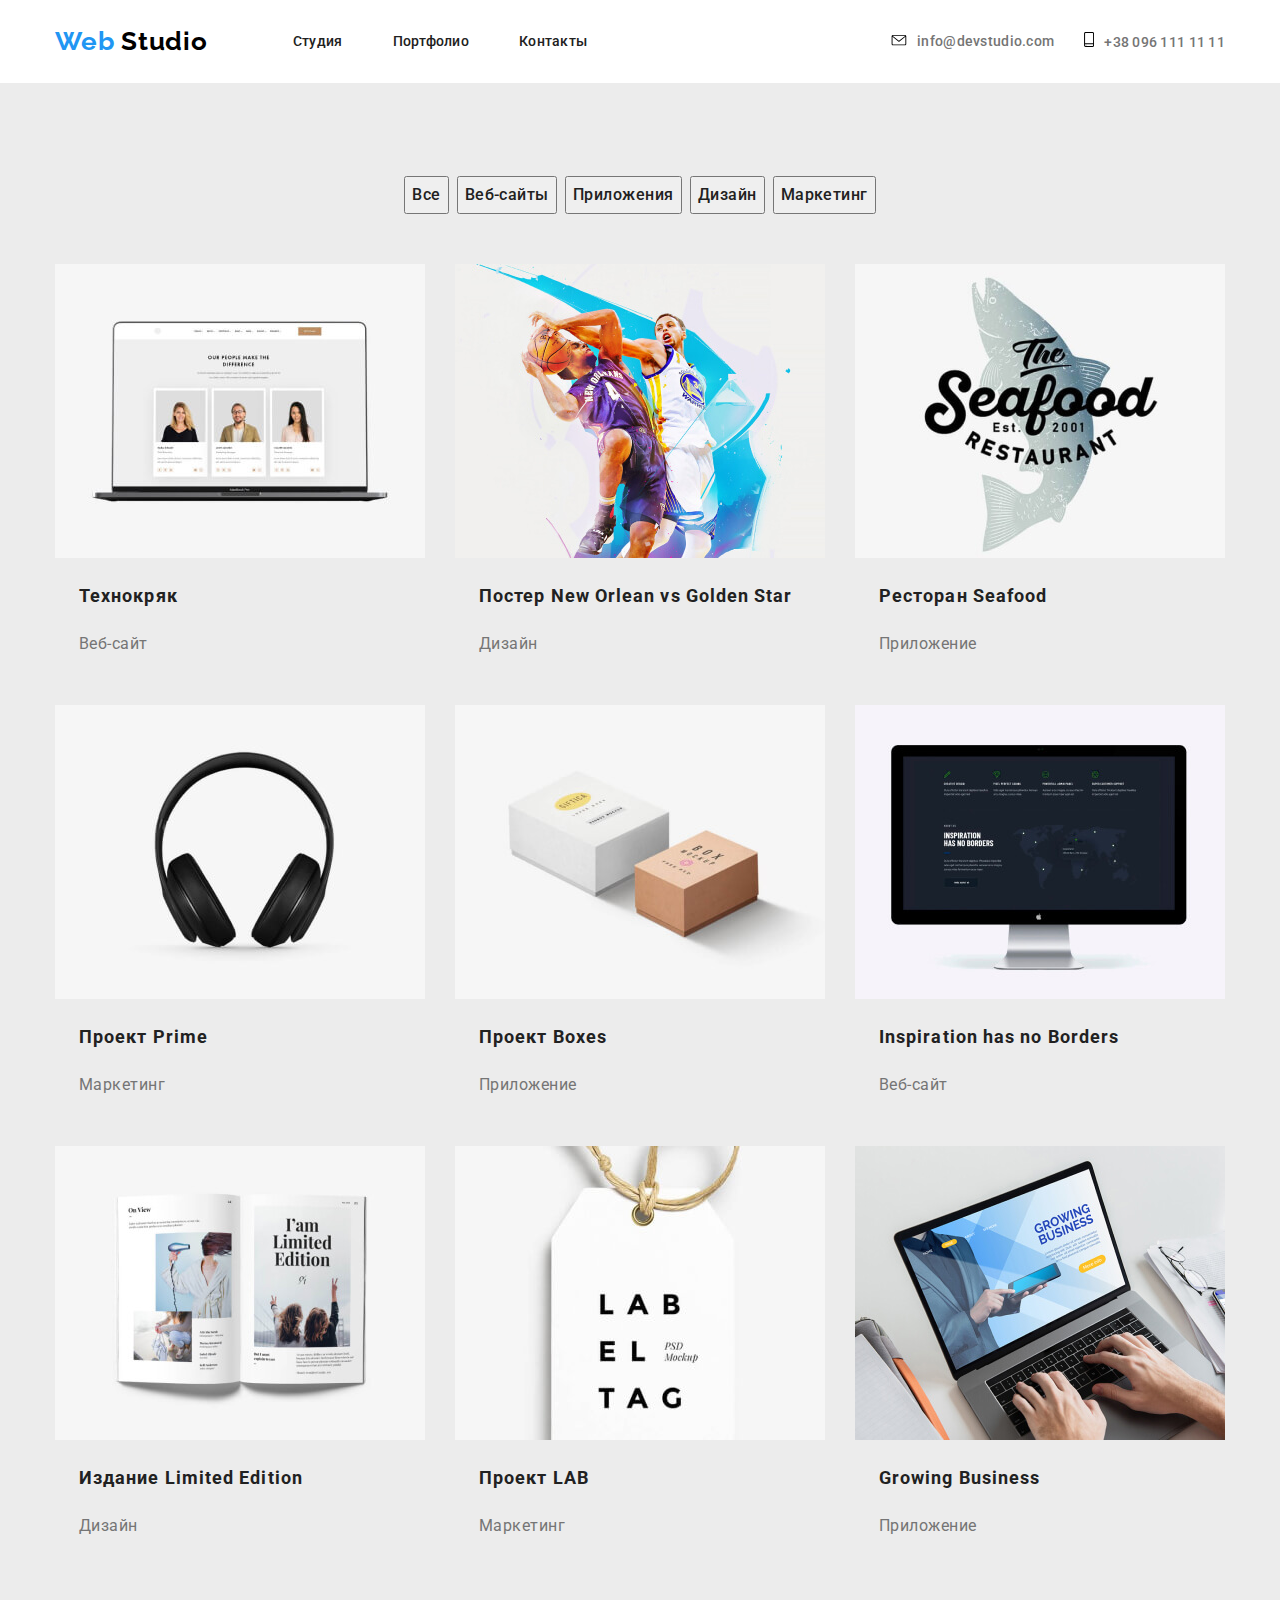
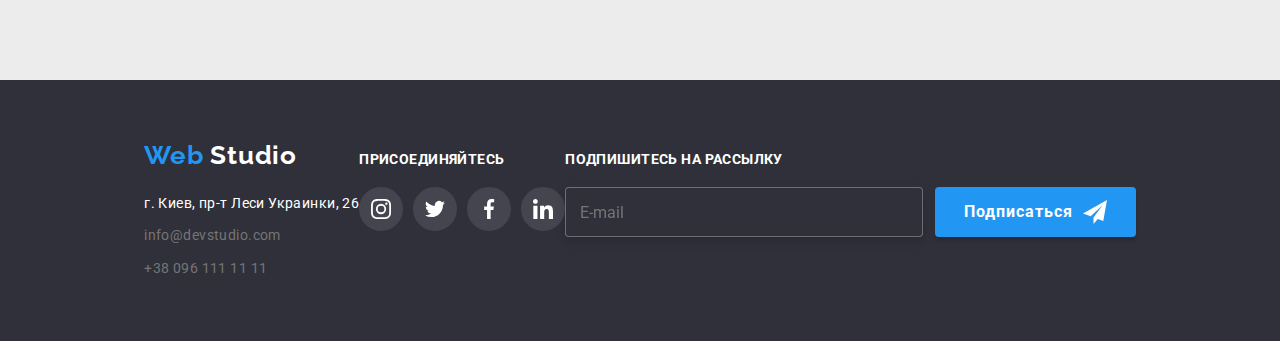
==== commit a7858636: "соцсети" ====
--- a/portfolio.html
+++ b/portfolio.html
@@ -12,37 +12,40 @@
   <body>
     <div class="wrapper">
     <!-- Оглавление --> 
-      <header class="header">
-        <div class="header-section">
-          <nav class="navigation-address">
-            <a class="logo-header link" href="./index.html"
-            ><span class="word-blue">Web</span
-            > <span class="word-black">Studio</span></a
-            >
-          <ul class="nav-menu">
-            <li class="nav-menu-item">
-              <a class="nav-menu-link link" href="./index.html">Студия</a>
-            </li>
-            <li class="nav-menu-item">
-              <a class="nav-menu-link link" href="./portfolio.html">Портфолио</a>
-            </li>
-            <li class="nav-menu-item">
-              <a class="nav-menu-link link" href="#">Контакты</a>
-            </li>
-          </ul>
-        <address class="address-header">
-          <img class="img-icon" src="./img/1hero/envelope(hover).svg" alt="конверт" />
-          <a class="header-mail link" href="mailto:info@devstudio.com"
-          >info@devstudio.com</a
+    <header class="header">
+      <div class="header-section">
+        <nav class="navigation-address">
+          <a class="logo-header link" href="./index.html"
+          ><span class="word-blue">Web</span
+          > <span class="word-black">Studio</span></a
           >
-          <img class="img-icon" src="./img/1hero/smartphone.svg" alt="смартфон" />
-          <a class="header-tel link" href="tel:+380961111111"
-          >+38 096 111 11 11</a
-          >
-        </address>
-        </nav>
-      </div>
-      </header>
+        <ul class="nav-menu">
+          <li class="nav-menu-item">
+            <a class="nav-menu-link link" href="./index.html">Студия</a>
+          </li>
+          <li class="nav-menu-item">
+            <a class="nav-menu-link link" href="./portfolio.html">Портфолио</a>
+          </li>
+          <li class="nav-menu-item">
+            <a class="nav-menu-link link" href="#">Контакты</a>
+          </li>
+        </ul>
+      <address class="address-header">
+
+        <!-- <img class="img-icon" src="./img/1hero/envelope(hover).svg" alt="конверт" /> -->
+        <a class="header-mail link" href="mailto:info@devstudio.com">
+        <svg class="img-icon" width="16" height="11">
+          <use href="./sprite.svg#icon-envelopehover"></use>
+        </svg>info@devstudio.com</a>
+        <!-- <img class="img-icon" src="./img/1hero/smartphone.svg" alt="смартфон" /> -->
+        <a class="header-tel link" href="tel:+380961111111">        
+        <svg class="img-icon" width="10" height="15">
+          <use href="./sprite.svg#icon-smartphone"></use>
+        </svg>+38 096 111 11 11</a>
+      </address>
+      </nav>
+    </div>
+    </header>
     <!-- Главный блок -->
     <main class="main-portfolio">
       <div class="main-section">
@@ -182,41 +185,29 @@
           <div>
             <b class="join-in">присоединяйтесь</b>
             <ul class="social-networks">
-              <li class="footer-social-networks">
+              <li class="svg-icon">
                 <a href="https://www.instagram.com/" aria-label="иконка интстаграм"
-                  ><img
-                    src="./img/4Our_team/logosocialresourses/instagramwhite.svg"
-                    alt="иконка интстаграм"
-                /></a>
-              </li>
-              <li class="footer-social-networks">
+                  ><svg class="" width="44" height="44"><use href="./sprite.svg#icon-instagramwhite"></use></svg></a>
+              </li>
+              <li class="svg-icon">
                 <a href="https://twitter.com/" aria-label="иконка твитер"
-                  ><img
-                    src="./img/4Our_team/logosocialresourses/twitterwhite.svg"
-                    alt="иконка твитер"
-                /></a>
-              </li>
-              <li class="footer-social-networks">
+                  ><svg class="" width="44" height="44"><use href="./sprite.svg#icon-twitterwhite"></use></svg></a>
+              </li>
+              <li class="svg-icon">
                 <a href="https://www.facebook.com/" aria-label="иконка фейсбук"
-                  ><img
-                    src="./img/4Our_team/logosocialresourses/facebookwhite.svg"
-                    alt="иконка фейсбук"
-                /></a>
-              </li>
-              <li class="footer-social-networks">
+                  ><svg class="" width="44" height="44"><use href="./sprite.svg#icon-facebookwhite"></use></svg></a>
+              </li>
+              <li class="svg-icon">
                 <a href="https://www.linkedin.com/" aria-label="иконка линкедин"
-                  ><img
-                    src="./img/4Our_team/logosocialresourses/linkedinwhite.svg"
-                    alt="иконка линкедин"
-                /></a>
+                  ><svg class="" width="44" height="44"><use href="./sprite.svg#icon-linkedinwhite"></use></svg></a>
               </li>
             </ul>
           </div>
           <div>
             <b class="subscribe-text">Подпишитесь на рассылку</b>
             <ul  class="subscribe">
-              <li><input class="inputtext" placeholder="E-mail" type="email"></li>
-              <li><button class="modal-button-footer"><span class="marginrigth">Подписаться</span><img src="./img/icon.svg" alt="иконка конверта"></button></li>
+              <li><input class="inputtext" placeholder="   E-mail" type="email"></li>
+              <li><a class="modal-button-footer link" href="#">Подписаться<svg class="footer-svg-icon" width="24" height="24"><use href="./sprite.svg#icon-icon"></use></svg></a></li>
             </ul>        
           </div>
         </div>
--- a/style.css
+++ b/style.css
@@ -112,15 +112,16 @@
     padding: 32px 0px 32px 0px;    
 }
 
+.header-mail:hover,
+.header-tel:hover {
+    fill: #2196F3;
+}
+
 .header-tel {
     padding: 32px 0px 32px 0px;    
 }
 
-.img-icon:hover {
-    fill: #2196F3;
-}
-
-.img-icon:not(:last-child) {
+.img-icon {
     margin-right: 10px;
 }
 
@@ -291,6 +292,10 @@
     margin-bottom: 24px;
 }
 
+.svg-icon:not(:last-child) {
+    margin-right: 10px;
+}
+
 .name {
     text-align: center;
     font-weight: 500;
@@ -308,10 +313,30 @@
     letter-spacing: 0.03em;
     color: #757575;
 }
+/* 
+.social-networks-link {
+
+}
+
+.social-networks-svg {
+    fill: #fff;
+    stroke: #AFB1B8;
+} */
+
+.social-networks-link {
+    fill: #FFFFFF;
+} 
+
+.social-networks-link:hover .social-networks-svg {
+    fill: #2196F3;
+    stroke: #fff;
+}
+
 
 /* Постоянные клиенты */
 
 .sections-customers {
+    background-color: #ECECEC;
     padding: 94px 0px;
 }
 
@@ -319,6 +344,17 @@
     margin-right: 30px;    
 }
 
+.items-customer-logo {
+    fill: #AFB1B8;
+    border: 1px solid #AFB1B8;
+    box-sizing: border-box;
+    border-radius: 4px;
+}
+
+.items-customer-logo:hover {
+    fill: #2196F3;
+    border: 1px solid #2196F3;
+}
 
 /* Для шрифтов в "Особености" и footer mail и tel */
 .features-description,
@@ -360,7 +396,6 @@
 /* Подвал */
 
 .footer {
-
     padding: 60px 0px;
     background-color: #2F303A;
 }
@@ -376,6 +411,10 @@
     margin-left: auto;
 }
 
+.footer-adress-container {
+    margin-right: 69px;
+}
+
 .logo-footer {
     display: block;
     margin-bottom: 20px;
@@ -389,7 +428,6 @@
 
 .address-footer {
     display: block;
-    margin-right: 69px;
     font-family: 'Roboto', sans-serif;
     font-style: normal;
 }
@@ -412,6 +450,10 @@
     color: #FFFFFF;
 }
 
+.join-in-container {
+    margin-right: 94px;
+}
+
 .join-in {
     display: block;
     margin-bottom: 20px;
@@ -425,17 +467,12 @@
 
 .social-networks {
     display: flex;
-    margin-right: 94px;
-}
-
-.footer-social-networks:not(:last-child) {
-    margin-right: 10px;
 }
 
 /* временный блок, заготовка*/
-.subscribe {
-    display: flex;
-}
+/* .subscribe {
+    display: flex;
+} */
 
 .subscribe-text {
     display: block;
@@ -452,27 +489,31 @@
 
 .inputtext {
     width: 358px;
-    height: 50px;
+    height: 49.3px;
     margin-right: 12px;
-    background-color: #2F303A;;
+    background-color: #2F303A;
+    border: 1px solid rgba(255, 255, 255, 0.3);
+    box-sizing: border-box;
+    filter: drop-shadow(0px 4px 4px rgba(0, 0, 0, 0.15));
+    border-radius: 4px;
 }
 
 .modal-button-footer {
     display: inline-flex;
-    width: 200px;
-    padding: 13px 13px 13px 29px;
+    align-items: center;
+    padding: 10px 29px;
     font-weight: bold;
     font-size: 16px;
     line-height: 1.87;
     letter-spacing: 0.06em;
     color: #FFFFFF;
-    background: #2196F3;
+    background-color: #2196F3;
     box-shadow: 0px 4px 4px rgba(0, 0, 0, 0.15);
     border-radius: 4px;
 }
 
-.marginrigth {
-    margin-right: 10px;
+.footer-svg-icon {
+    margin-left: 10px;
 }
 
 /* Портфолио */
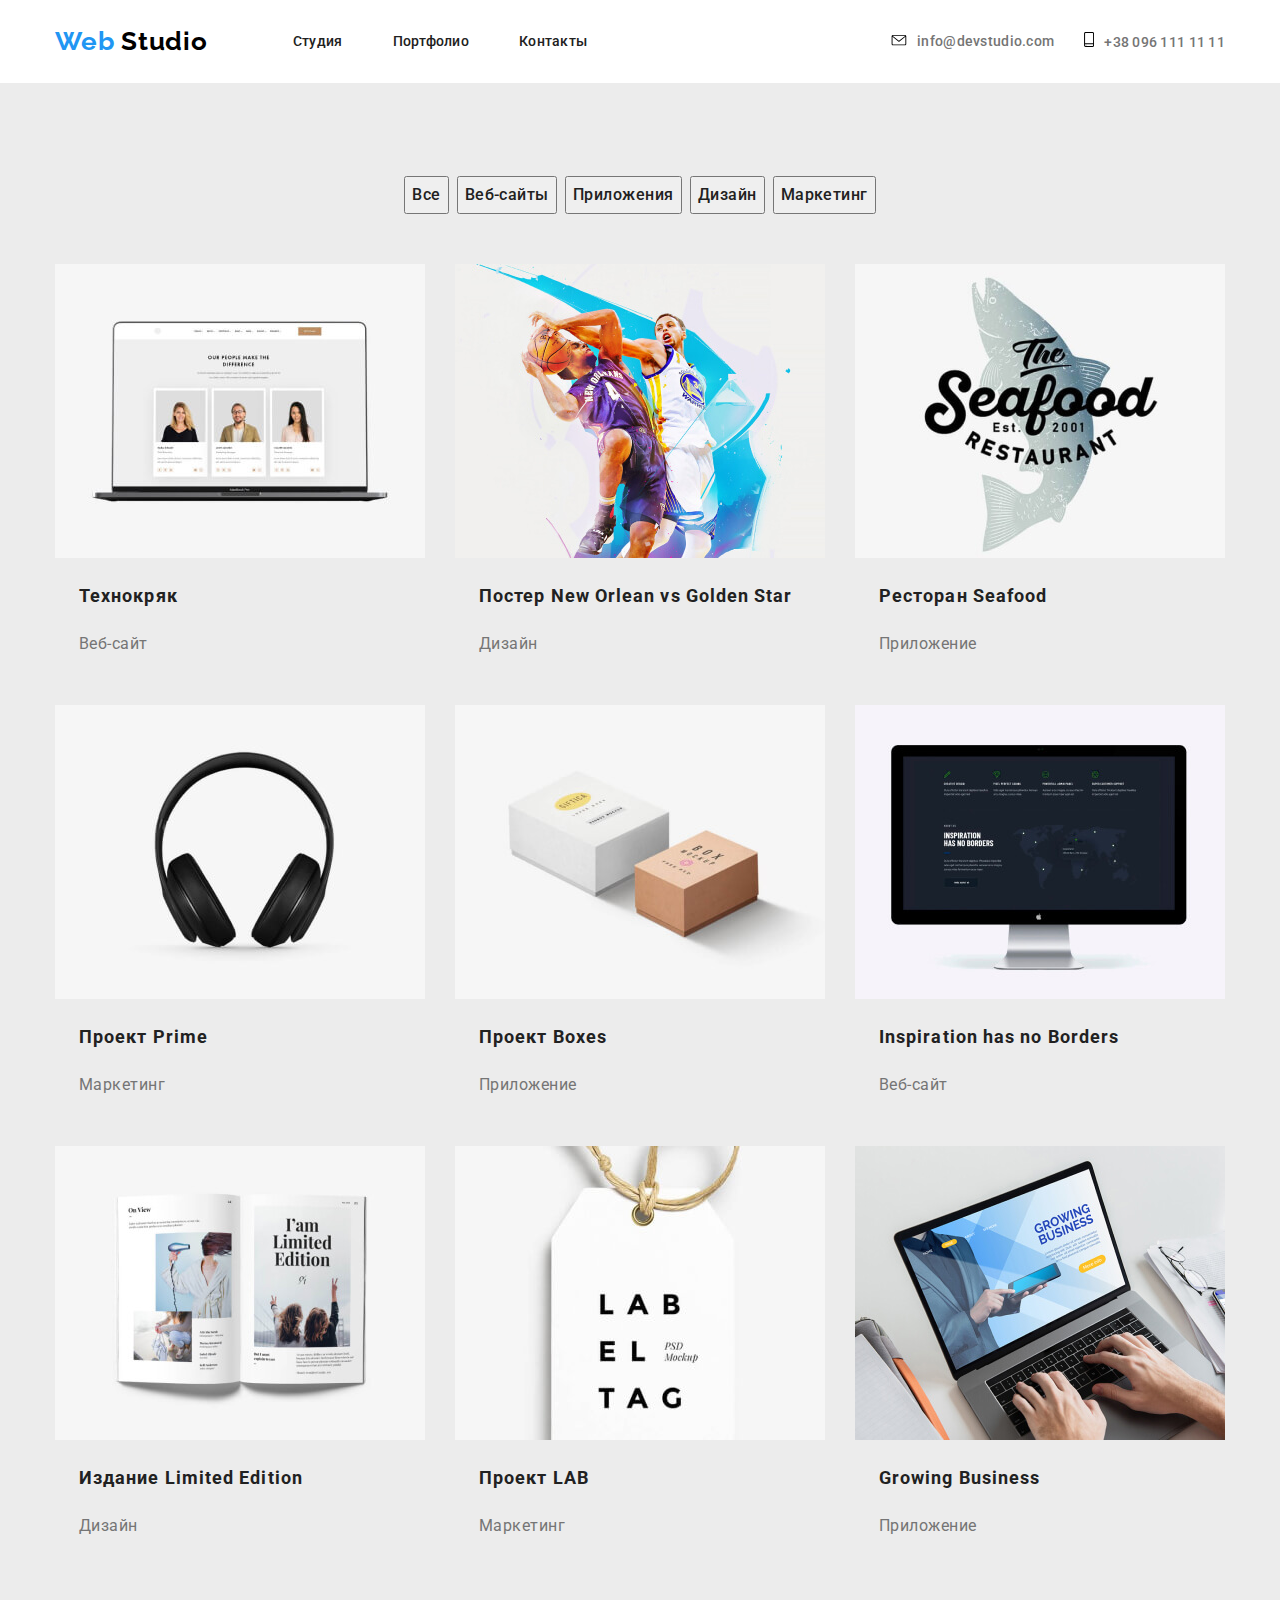
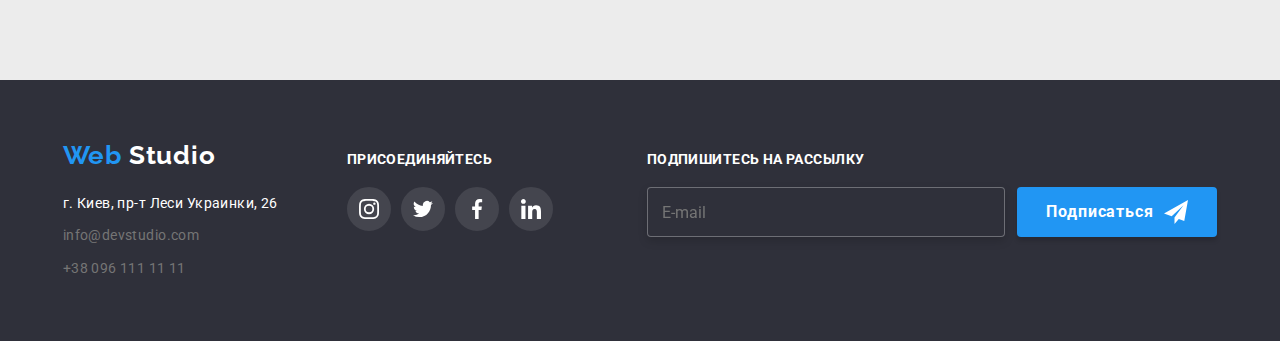
==== commit 3463ebd2: "испр" ====
--- a/portfolio.html
+++ b/portfolio.html
@@ -161,7 +161,7 @@
         <!-- Подвал -->
         <footer class="footer">
           <div class="footer-section">
-          <div>
+          <div class="footer-adress-container">
             <a class="logo-footer link" href="./index.html"
               ><span class="word-blue">Web</span
               > <span class="word-white">Studio</span></a
@@ -182,23 +182,23 @@
               </ul>
             </address>
           </div>
-          <div>
+          <div class="join-in-container">
             <b class="join-in">присоединяйтесь</b>
             <ul class="social-networks">
               <li class="svg-icon">
-                <a href="https://www.instagram.com/" aria-label="иконка интстаграм"
+                <a class="" href="https://www.instagram.com/" aria-label="иконка интстаграм"
                   ><svg class="" width="44" height="44"><use href="./sprite.svg#icon-instagramwhite"></use></svg></a>
               </li>
               <li class="svg-icon">
-                <a href="https://twitter.com/" aria-label="иконка твитер"
+                <a class="" href="https://twitter.com/" aria-label="иконка твитер"
                   ><svg class="" width="44" height="44"><use href="./sprite.svg#icon-twitterwhite"></use></svg></a>
               </li>
               <li class="svg-icon">
-                <a href="https://www.facebook.com/" aria-label="иконка фейсбук"
+                <a class="" href="https://www.facebook.com/" aria-label="иконка фейсбук"
                   ><svg class="" width="44" height="44"><use href="./sprite.svg#icon-facebookwhite"></use></svg></a>
               </li>
               <li class="svg-icon">
-                <a href="https://www.linkedin.com/" aria-label="иконка линкедин"
+                <a class="" href="https://www.linkedin.com/" aria-label="иконка линкедин"
                   ><svg class="" width="44" height="44"><use href="./sprite.svg#icon-linkedinwhite"></use></svg></a>
               </li>
             </ul>
--- a/style.css
+++ b/style.css
@@ -313,23 +313,29 @@
     letter-spacing: 0.03em;
     color: #757575;
 }
-/* 
+
 .social-networks-link {
-
+    display: flex;
+    width: 44px;
+    height: 44px;
+    border-radius: 50%;
+    background-color: #FFFFFF;
+    justify-content: center;
+    align-items: center;
+} 
+
+.social-networks-link:hover {
+    background-color: #2196F3;
 }
 
 .social-networks-svg {
-    fill: #fff;
-    stroke: #AFB1B8;
-} */
-
-.social-networks-link {
-    fill: #FFFFFF;
-} 
-
-.social-networks-link:hover .social-networks-svg {
-    fill: #2196F3;
-    stroke: #fff;
+    fill: currentColor;
+}
+
+.social-networks-svg {
+    width: 20px;
+    height: 20px;
+    fill: #afb1b8;
 }
 
 
